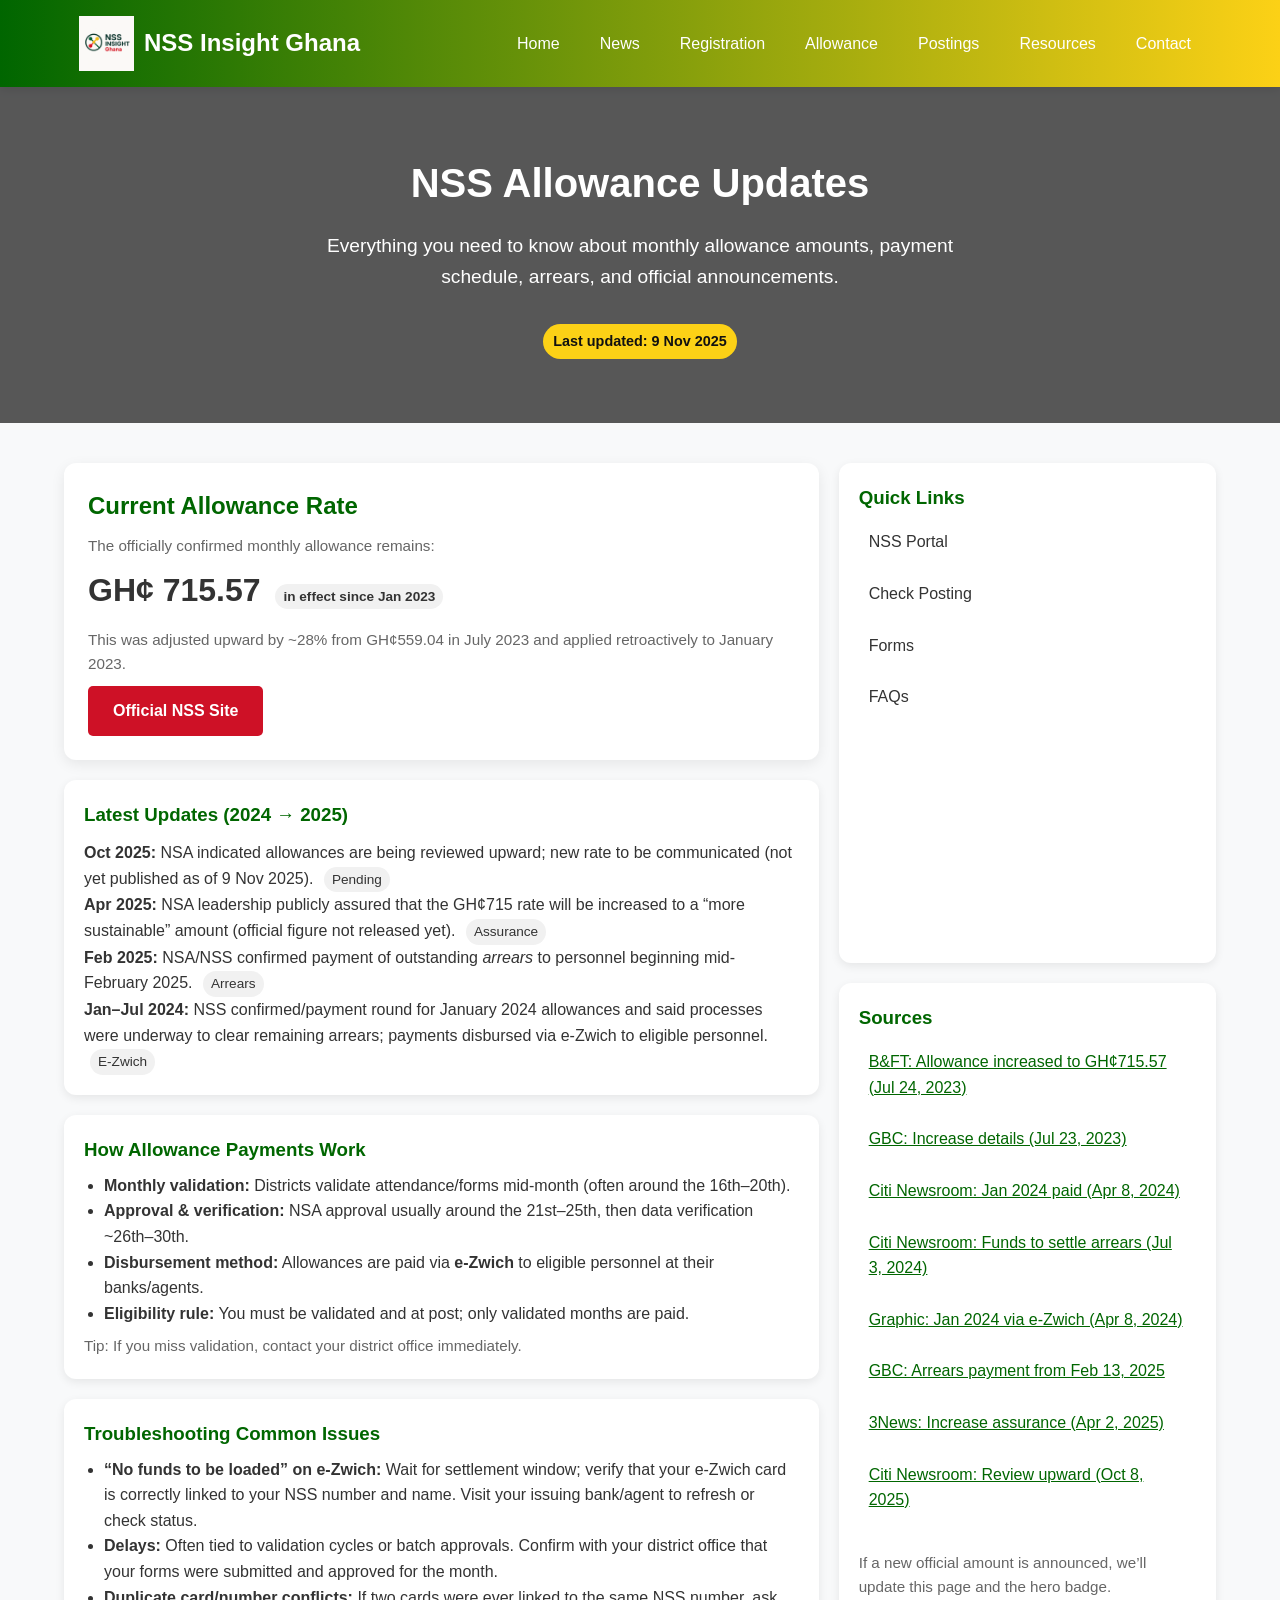
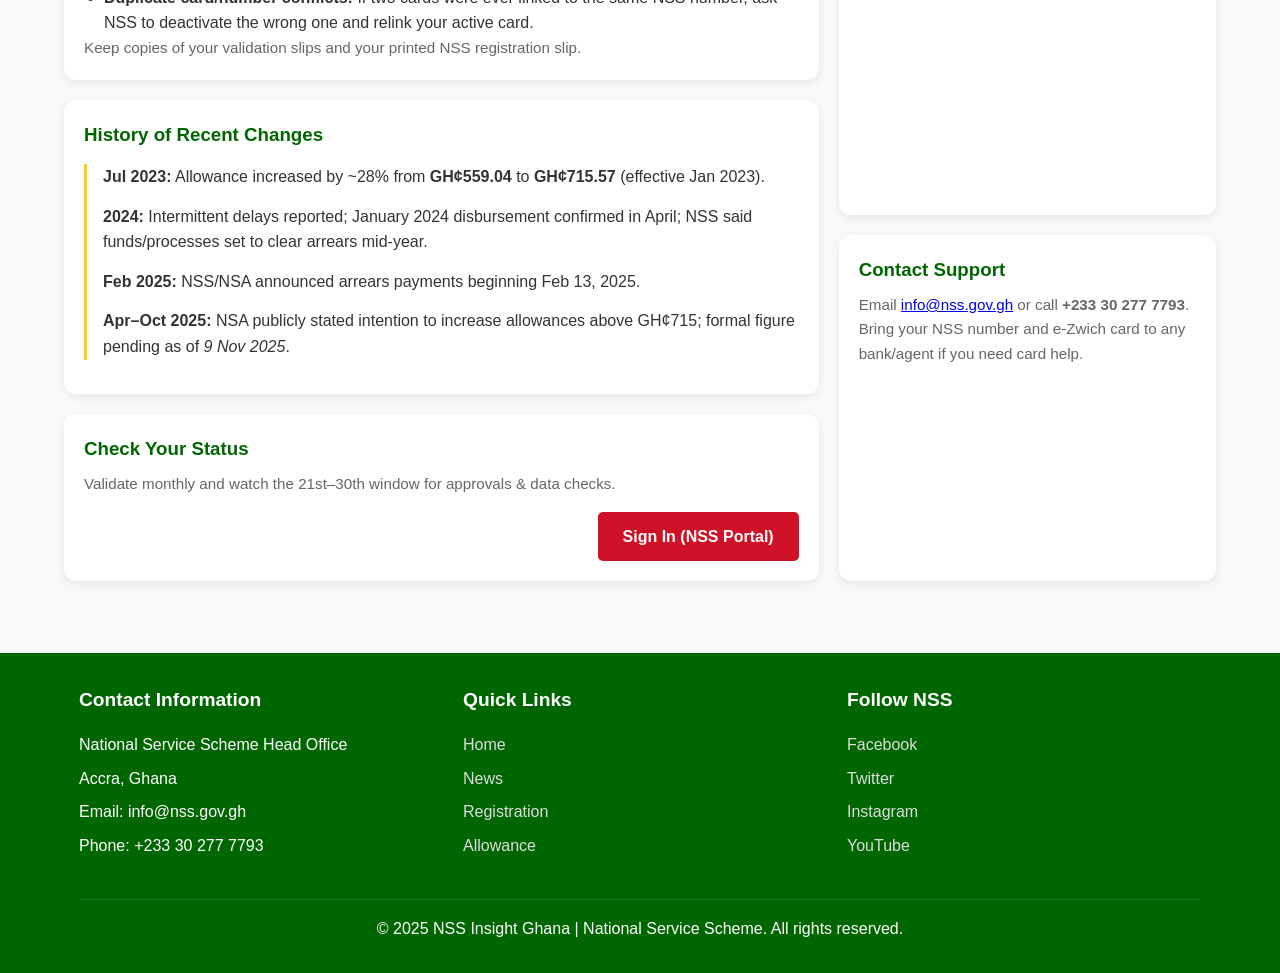
==== allowance.html @ 3e490cc8 "update" ====
<!DOCTYPE html>
<html lang="en">
<head>
  <meta charset="UTF-8" />
  <meta name="viewport" content="width=device-width, initial-scale=1.0"/>
  <title>NSS Allowance Updates | NSS Insight Ghana</title>
  <link rel="stylesheet" href="style.css" />
  <style>
    .page-intro { background:white; border-radius:12px; padding:24px; box-shadow:0 4px 14px rgba(0,0,0,0.08); }
    .grid { display:grid; gap:20px; }
    .two { grid-template-columns: 2fr 1fr; }
    .card { background:white; border-radius:12px; padding:20px; box-shadow:0 3px 10px rgba(0,0,0,0.08); }
    .card h3 { color:var(--primary); margin-bottom:8px; }
    .pill { display:inline-block; padding:6px 10px; border-radius:999px; background:var(--secondary); color:#111; font-weight:600; font-size:.9rem; }
    .muted { color:#666; font-size:.95rem; }
    .list { margin-left:20px; list-style:disc; }
    .timeline { border-left:3px solid var(--secondary); padding-left:16px; }
    .timeline .t { margin:14px 0; }
    .tag { font-size:.85rem; padding:2px 8px; border-radius:999px; background:#f1f1f1; display:inline-block; margin-left:6px; }
    .sources a { color:var(--primary); text-decoration:underline; }
    .kbd { background:#111; color:#fff; padding:2px 8px; border-radius:6px; font-size:.85rem; }
  </style>
</head>
<body>
  <!-- Header -->
  <header>
    <div class="container">
      <div class="header-content">
        <div class="logo">
          <img src="assets/site_logo.png" alt="NSS Insight Ghana Logo" style="height:55px;">
          <h1 style="font-weight:700;">NSS Insight Ghana</h1>
        </div>
        <nav>
          <ul>
            <li><a href="index.html">Home</a></li>
            <li><a href="news.html">News</a></li>
            <li><a href="registration.html">Registration</a></li>
            <li><a href="allowance.html" class="active">Allowance</a></li>
            <li><a href="#">Postings</a></li>
            <li><a href="#">Resources</a></li>
            <li><a href="#">Contact</a></li>
          </ul>
        </nav>
        <div class="mobile-menu">☰</div>
      </div>
    </div>
  </header>

  <!-- Hero -->
  <section class="hero" style="background:linear-gradient(rgba(0,0,0,.65), rgba(0,0,0,.65)), url('https://images.unsplash.com/photo-1605733160314-4f718b1c692f?q=80&w=1400&auto=format&fit=crop') center/cover;">
    <div class="container">
      <h2>NSS Allowance Updates</h2>
      <p>Everything you need to know about monthly allowance amounts, payment schedule, arrears, and official announcements.</p>
      <span class="pill">Last updated: 9 Nov 2025</span>
    </div>
  </section>

  <!-- Content -->
  <div class="container" style="padding:2.5rem 0;">
    <div class="grid two">
      <section class="grid" style="align-content:start;">
        <!-- Current Rate -->
        <div class="page-intro">
          <h2 style="color:var(--primary); margin-bottom:.5rem;">Current Allowance Rate</h2>
          <p class="muted">The officially confirmed monthly allowance remains:</p>
          <h3 style="font-size:2rem; margin:.4rem 0 0.75rem;">GH¢ 715.57 <span class="tag">in effect since Jan 2023</span></h3>
          <p class="muted">This was adjusted upward by ~28% from GH¢559.04 in July 2023 and applied retroactively to January 2023.</p>
          <a class="btn" href="https://nss.gov.gh" target="_blank" style="margin-top:10px;">Official NSS Site</a>
        </div>

        <!-- Latest Official Updates -->
        <div class="card">
          <h3>Latest Updates (2024 → 2025)</h3>

          <div class="t" style="margin-top:10px;">
            <strong>Oct 2025:</strong> NSA indicated allowances are being reviewed upward; new rate to be communicated (not yet published as of 9 Nov 2025). <span class="tag">Pending</span>
          </div>

          <div class="t">
            <strong>Apr 2025:</strong> NSA leadership publicly assured that the GH¢715 rate will be increased to a “more sustainable” amount (official figure not released yet). <span class="tag">Assurance</span>
          </div>

          <div class="t">
            <strong>Feb 2025:</strong> NSA/NSS confirmed payment of outstanding <em>arrears</em> to personnel beginning mid-February 2025. <span class="tag">Arrears</span>
          </div>

          <div class="t">
            <strong>Jan–Jul 2024:</strong> NSS confirmed/payment round for January 2024 allowances and said processes were underway to clear remaining arrears; payments disbursed via e-Zwich to eligible personnel. <span class="tag">E-Zwich</span>
          </div>
        </div>

        <!-- How payment works -->
        <div class="card">
          <h3>How Allowance Payments Work</h3>
          <ul class="list">
            <li><strong>Monthly validation:</strong> Districts validate attendance/forms mid-month (often around the 16th–20th).</li>
            <li><strong>Approval & verification:</strong> NSA approval usually around the 21st–25th, then data verification ~26th–30th.</li>
            <li><strong>Disbursement method:</strong> Allowances are paid via <strong>e-Zwich</strong> to eligible personnel at their banks/agents.</li>
            <li><strong>Eligibility rule:</strong> You must be validated and at post; only validated months are paid.</li>
          </ul>
          <p class="muted" style="margin-top:8px;">Tip: If you miss validation, contact your district office immediately.</p>
        </div>

        <!-- Common issues -->
        <div class="card">
          <h3>Troubleshooting Common Issues</h3>
          <ul class="list">
            <li><strong>“No funds to be loaded” on e-Zwich:</strong> Wait for settlement window; verify that your e-Zwich card is correctly linked to your NSS number and name. Visit your issuing bank/agent to refresh or check status.</li>
            <li><strong>Delays:</strong> Often tied to validation cycles or batch approvals. Confirm with your district office that your forms were submitted and approved for the month.</li>
            <li><strong>Duplicate card/number conflicts:</strong> If two cards were ever linked to the same NSS number, ask NSS to deactivate the wrong one and relink your active card.</li>
          </ul>
          <p class="muted">Keep copies of your validation slips and your printed NSS registration slip.</p>
        </div>

        <!-- History -->
        <div class="card">
          <h3>History of Recent Changes</h3>
          <div class="timeline">
            <div class="t">
              <strong>Jul 2023:</strong> Allowance increased by ~28% from <strong>GH¢559.04</strong> to <strong>GH¢715.57</strong> (effective Jan 2023).
            </div>
            <div class="t">
              <strong>2024:</strong> Intermittent delays reported; January 2024 disbursement confirmed in April; NSS said funds/processes set to clear arrears mid-year.
            </div>
            <div class="t">
              <strong>Feb 2025:</strong> NSS/NSA announced arrears payments beginning Feb 13, 2025.
            </div>
            <div class="t">
              <strong>Apr–Oct 2025:</strong> NSA publicly stated intention to increase allowances above GH¢715; formal figure pending as of <em>9 Nov 2025</em>.
            </div>
          </div>
        </div>

        <!-- CTA -->
        <div class="card" style="display:flex; gap:16px; flex-wrap:wrap; align-items:center;">
          <div>
            <h3>Check Your Status</h3>
            <p class="muted">Validate monthly and watch the 21st–30th window for approvals & data checks.</p>
          </div>
          <div style="margin-left:auto;">
            <a class="btn" href="https://portal.nss.gov.gh/sign-in" target="_blank">Sign In (NSS Portal)</a>
          </div>
        </div>
      </section>

      <!-- Sidebar -->
      <aside class="grid">
        <div class="card">
          <h3>Quick Links</h3>
          <ul class="quick-links">
            <li><a href="https://portal.nss.gov.gh">NSS Portal</a></li>
            <li><a href="https://portal.nss.gov.gh/check-posting">Check Posting</a></li>
            <li><a href="https://nss.gov.gh/forms">Forms</a></li>
            <li><a href="https://nss.gov.gh/faq">FAQs</a></li>
          </ul>
        </div>

        <div class="card sources">
          <h3>Sources</h3>
          <ul class="quick-links">
            <li><a href="https://thebftonline.com/2023/07/24/national-service-monthly-allowance-increased-by-28/" target="_blank">B&FT: Allowance increased to GH¢715.57 (Jul 24, 2023)</a></li>
            <li><a href="https://www.gbcghanaonline.com/general/nss-allowance-increased/2023/5/" target="_blank">GBC: Increase details (Jul 23, 2023)</a></li>
            <li><a href="https://citinewsroom.com/2024/04/nss-confirms-payment-of-january-2024-allowance-to-eligible-personnel/" target="_blank">Citi Newsroom: Jan 2024 paid (Apr 8, 2024)</a></li>
            <li><a href="https://citinewsroom.com/2024/07/we-have-funds-to-settle-outstanding-allowances-nss/" target="_blank">Citi Newsroom: Funds to settle arrears (Jul 3, 2024)</a></li>
            <li><a href="https://www.graphic.com.gh/news/general-news/nss-pays-january-2024-allowance.html" target="_blank">Graphic: Jan 2024 via e-Zwich (Apr 8, 2024)</a></li>
            <li><a href="https://www.gbcghanaonline.com/general-news/service-personnel-to-receive-all-arrears-starting-february-13/2025/" target="_blank">GBC: Arrears payment from Feb 13, 2025</a></li>
            <li><a href="https://3news.com/news/nss-allowance-will-be-increased-from-ghc715-to-a-more-sustainable-amount-soon-nsa-boss-assures" target="_blank">3News: Increase assurance (Apr 2, 2025)</a></li>
            <li><a href="https://citinewsroom.com/2025/10/national-service-allowances-to-be-reviewed-upward-acting-director-general/" target="_blank">Citi Newsroom: Review upward (Oct 8, 2025)</a></li>
          </ul>
          <p class="muted" style="margin-top:8px;">If a new official amount is announced, we’ll update this page and the hero badge.</p>
        </div>

        <div class="card">
          <h3>Contact Support</h3>
          <p class="muted">Email <a href="mailto:info@nss.gov.gh">info@nss.gov.gh</a> or call <strong>+233 30 277 7793</strong>. Bring your NSS number and e-Zwich card to any bank/agent if you need card help.</p>
        </div>
      </aside>
    </div>
  </div>

  <!-- Footer -->
  <footer>
    <div class="container">
      <div class="footer-content">
        <div class="footer-section">
          <h3>Contact Information</h3>
          <ul>
            <li>National Service Scheme Head Office</li>
            <li>Accra, Ghana</li>
            <li>Email: info@nss.gov.gh</li>
            <li>Phone: +233 30 277 7793</li>
          </ul>
        </div>
        <div class="footer-section">
          <h3>Quick Links</h3>
          <ul>
            <li><a href="index.html">Home</a></li>
            <li><a href="news.html">News</a></li>
            <li><a href="registration.html">Registration</a></li>
            <li><a href="allowance.html">Allowance</a></li>
          </ul>
        </div>
        <div class="footer-section">
          <h3>Follow NSS</h3>
          <ul>
            <li><a href="https://www.facebook.com/nssghana" target="_blank">Facebook</a></li>
            <li><a href="https://twitter.com/nssghana" target="_blank">Twitter</a></li>
            <li><a href="https://www.instagram.com/nssghana" target="_blank">Instagram</a></li>
            <li><a href="https://www.youtube.com/@NationalServiceSchemeGhana" target="_blank">YouTube</a></li>
          </ul>
        </div>
      </div>
      <div class="copyright">
        <p>&copy; 2025 NSS Insight Ghana | National Service Scheme. All rights reserved.</p>
      </div>
    </div>
  </footer>

  <script src="script.js"></script>
</body>
</html>
---- style.css ----
:root {
    --primary: #006600;
    --secondary: #FCD116;
    --accent: #CE1126;
    --light: #f5f5f5;
    --dark: #333;
}

* {
    margin: 0;
    padding: 0;
    box-sizing: border-box;
    font-family: 'Segoe UI', Tahoma, Geneva, Verdana, sans-serif;
}

body {
    background-color: #f8f9fa;
    color: var(--dark);
    line-height: 1.6;
}

.container {
    width: 90%;
    max-width: 1200px;
    margin: 0 auto;
    padding: 0 15px;
}

/* Header Styles */
header {
    background: linear-gradient(to right, var(--primary), var(--secondary));
    color: white;
    padding: 1rem 0;
    box-shadow: 0 2px 10px rgba(0,0,0,0.1);
}

.header-content {
    display: flex;
    justify-content: space-between;
    align-items: center;
}

.logo {
    display: flex;
    align-items: center;
    gap: 10px;
}

.logo img {
    height: 50px;
}

.logo h1 {
    font-size: 1.5rem;
}

nav ul {
    display: flex;
    list-style: none;
}

nav ul li {
    margin-left: 20px;
}

nav ul li a {
    color: white;
    text-decoration: none;
    font-weight: 500;
    transition: all 0.3s ease;
    padding: 5px 10px;
    border-radius: 4px;
}

nav ul li a:hover {
    background-color: rgba(255,255,255,0.2);
}

.mobile-menu {
    display: none;
    font-size: 1.5rem;
    cursor: pointer;
}

/* Hero Section */
.hero {
    background: linear-gradient(rgba(0,0,0,0.7), rgba(0,0,0,0.7)), url('https://images.unsplash.com/photo-1526374965328-7f61d4dc18c5?ixlib=rb-1.2.1&auto=format&fit=crop&w=1350&q=80');
    background-size: cover;
    background-position: center;
    color: white;
    padding: 4rem 0;
    text-align: center;
}

.hero h2 {
    font-size: 2.5rem;
    margin-bottom: 1rem;
}

.hero p {
    font-size: 1.2rem;
    max-width: 700px;
    margin: 0 auto 2rem;
}

.btn {
    display: inline-block;
    background-color: var(--accent);
    color: white;
    padding: 12px 25px;
    border-radius: 5px;
    text-decoration: none;
    font-weight: bold;
    transition: all 0.3s ease;
}

.btn:hover {
    background-color: #a00d1e;
    transform: translateY(-3px);
}

/* Main Content */
.main-content {
    display: grid;
    grid-template-columns: 2fr 1fr;
    gap: 30px;
    padding: 3rem 0;
}

/* News Section */
.news-section h2 {
    color: var(--primary);
    margin-bottom: 1.5rem;
    padding-bottom: 10px;
    border-bottom: 2px solid var(--secondary);
}

.news-item {
    background: white;
    border-radius: 8px;
    padding: 20px;
    margin-bottom: 20px;
    box-shadow: 0 3px 10px rgba(0,0,0,0.1);
}

.news-item h3 {
    color: var(--primary);
    margin-bottom: 10px;
}

.news-date {
    color: #666;
    font-size: 0.9rem;
    margin-bottom: 10px;
}

/* Sidebar */
.sidebar {
    background: white;
    border-radius: 8px;
    padding: 20px;
    box-shadow: 0 3px 10px rgba(0,0,0,0.1);
}

.sidebar h3 {
    color: var(--primary);
    margin-bottom: 15px;
    padding-bottom: 10px;
    border-bottom: 1px solid #eee;
}

.quick-links {
    list-style: none;
    margin-bottom: 30px;
}

.quick-links li {
    margin-bottom: 10px;
}

.quick-links a {
    color: var(--dark);
    text-decoration: none;
    display: block;
    padding: 8px 10px;
    border-radius: 4px;
    transition: all 0.3s ease;
}

.quick-links a:hover {
    background-color: #f0f0f0;
    color: var(--primary);
}

/* Ad Placeholders */
.ad-container {
    background: #f0f0f0;
    border: 1px dashed #ccc;
    border-radius: 5px;
    padding: 20px;
    text-align: center;
    margin-bottom: 20px;
}

.ad-container p {
    color: #666;
    font-size: 0.9rem;
}

/* Footer */
footer {
    background-color: var(--primary);
    color: white;
    padding: 2rem 0;
    margin-top: 2rem;
}

.footer-content {
    display: grid;
    grid-template-columns: repeat(3, 1fr);
    gap: 30px;
}

.footer-section h3 {
    margin-bottom: 1rem;
    font-size: 1.2rem;
}

.footer-section ul {
    list-style: none;
}

.footer-section ul li {
    margin-bottom: 8px;
}

.footer-section a {
    color: #ddd;
    text-decoration: none;
    transition: all 0.3s ease;
}

.footer-section a:hover {
    color: white;
}

.copyright {
    text-align: center;
    margin-top: 2rem;
    padding-top: 1rem;
    border-top: 1px solid rgba(255,255,255,0.1);
}

/* Responsive Design */
@media (max-width: 768px) {
    .header-content {
        flex-direction: column;
        text-align: center;
    }

    nav ul {
        margin-top: 1rem;
        flex-wrap: wrap;
        justify-content: center;
    }

    nav ul li {
        margin: 5px;
    }

    .main-content {
        grid-template-columns: 1fr;
    }

    .footer-content {
        grid-template-columns: 1fr;
        text-align: center;
    }

    .hero h2 {
        font-size: 2rem;
    }
}
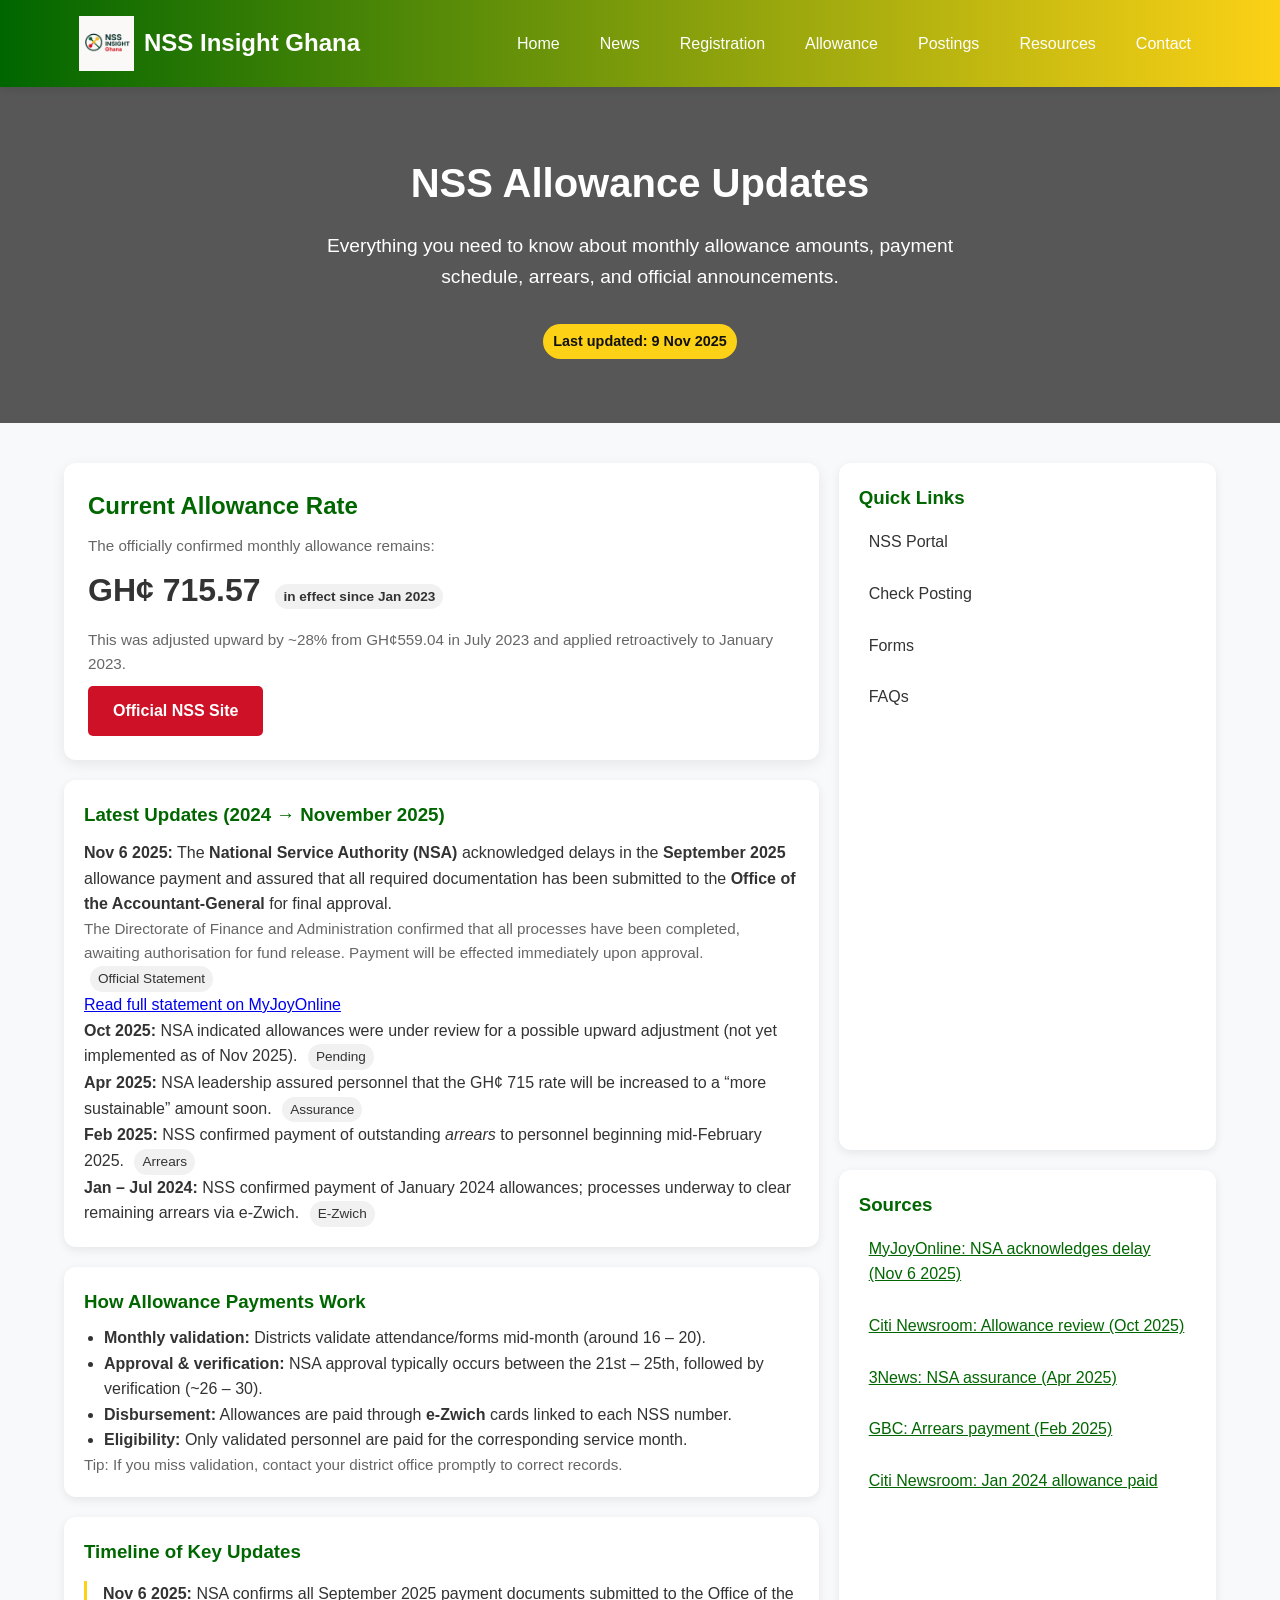
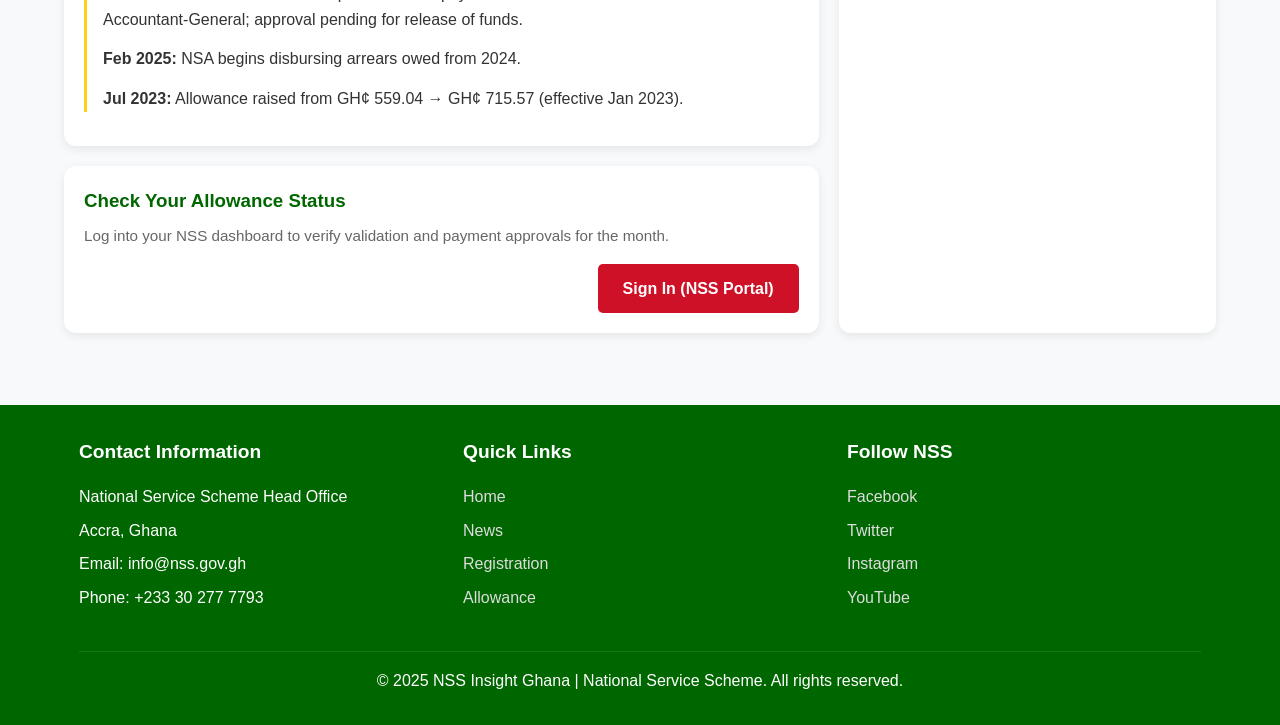
==== commit ad52dedc: "new" ====
--- a/allowance.html
+++ b/allowance.html
@@ -18,7 +18,6 @@
     .timeline .t { margin:14px 0; }
     .tag { font-size:.85rem; padding:2px 8px; border-radius:999px; background:#f1f1f1; display:inline-block; margin-left:6px; }
     .sources a { color:var(--primary); text-decoration:underline; }
-    .kbd { background:#111; color:#fff; padding:2px 8px; border-radius:6px; font-size:.85rem; }
   </style>
 </head>
 <body>
@@ -70,22 +69,30 @@
 
         <!-- Latest Official Updates -->
         <div class="card">
-          <h3>Latest Updates (2024 → 2025)</h3>
+          <h3>Latest Updates (2024 → November 2025)</h3>
 
           <div class="t" style="margin-top:10px;">
-            <strong>Oct 2025:</strong> NSA indicated allowances are being reviewed upward; new rate to be communicated (not yet published as of 9 Nov 2025). <span class="tag">Pending</span>
+            <strong>Nov 6 2025:</strong> The <strong>National Service Authority (NSA)</strong> acknowledged delays in the <strong>September 2025</strong> allowance payment and assured that all required documentation has been submitted to the <strong>Office of the Accountant-General</strong> for final approval.  
+            <p class="muted">The Directorate of Finance and Administration confirmed that all processes have been completed, awaiting authorisation for fund release. Payment will be effected immediately upon approval.</p>
+            <span class="tag">Official Statement</span>
+            <br>
+            <a href="https://www.myjoyonline.com/nsa-acknowledges-allowance-delay-says-funds-await-accountant-generals-approval" target="_blank">Read full statement on MyJoyOnline</a>
           </div>
 
           <div class="t">
-            <strong>Apr 2025:</strong> NSA leadership publicly assured that the GH¢715 rate will be increased to a “more sustainable” amount (official figure not released yet). <span class="tag">Assurance</span>
+            <strong>Oct 2025:</strong> NSA indicated allowances were under review for a possible upward adjustment (not yet implemented as of Nov 2025). <span class="tag">Pending</span>
           </div>
 
           <div class="t">
-            <strong>Feb 2025:</strong> NSA/NSS confirmed payment of outstanding <em>arrears</em> to personnel beginning mid-February 2025. <span class="tag">Arrears</span>
+            <strong>Apr 2025:</strong> NSA leadership assured personnel that the GH¢ 715 rate will be increased to a “more sustainable” amount soon. <span class="tag">Assurance</span>
           </div>
 
           <div class="t">
-            <strong>Jan–Jul 2024:</strong> NSS confirmed/payment round for January 2024 allowances and said processes were underway to clear remaining arrears; payments disbursed via e-Zwich to eligible personnel. <span class="tag">E-Zwich</span>
+            <strong>Feb 2025:</strong> NSS confirmed payment of outstanding <em>arrears</em> to personnel beginning mid-February 2025. <span class="tag">Arrears</span>
+          </div>
+
+          <div class="t">
+            <strong>Jan – Jul 2024:</strong> NSS confirmed payment of January 2024 allowances; processes underway to clear remaining arrears via e-Zwich. <span class="tag">E-Zwich</span>
           </div>
         </div>
 
@@ -93,49 +100,29 @@
         <div class="card">
           <h3>How Allowance Payments Work</h3>
           <ul class="list">
-            <li><strong>Monthly validation:</strong> Districts validate attendance/forms mid-month (often around the 16th–20th).</li>
-            <li><strong>Approval & verification:</strong> NSA approval usually around the 21st–25th, then data verification ~26th–30th.</li>
-            <li><strong>Disbursement method:</strong> Allowances are paid via <strong>e-Zwich</strong> to eligible personnel at their banks/agents.</li>
-            <li><strong>Eligibility rule:</strong> You must be validated and at post; only validated months are paid.</li>
+            <li><strong>Monthly validation:</strong> Districts validate attendance/forms mid-month (around 16 – 20).</li>
+            <li><strong>Approval & verification:</strong> NSA approval typically occurs between the 21st – 25th, followed by verification (~26 – 30).</li>
+            <li><strong>Disbursement:</strong> Allowances are paid through <strong>e-Zwich</strong> cards linked to each NSS number.</li>
+            <li><strong>Eligibility:</strong> Only validated personnel are paid for the corresponding service month.</li>
           </ul>
-          <p class="muted" style="margin-top:8px;">Tip: If you miss validation, contact your district office immediately.</p>
-        </div>
-
-        <!-- Common issues -->
-        <div class="card">
-          <h3>Troubleshooting Common Issues</h3>
-          <ul class="list">
-            <li><strong>“No funds to be loaded” on e-Zwich:</strong> Wait for settlement window; verify that your e-Zwich card is correctly linked to your NSS number and name. Visit your issuing bank/agent to refresh or check status.</li>
-            <li><strong>Delays:</strong> Often tied to validation cycles or batch approvals. Confirm with your district office that your forms were submitted and approved for the month.</li>
-            <li><strong>Duplicate card/number conflicts:</strong> If two cards were ever linked to the same NSS number, ask NSS to deactivate the wrong one and relink your active card.</li>
-          </ul>
-          <p class="muted">Keep copies of your validation slips and your printed NSS registration slip.</p>
+          <p class="muted">Tip: If you miss validation, contact your district office promptly to correct records.</p>
         </div>
 
         <!-- History -->
         <div class="card">
-          <h3>History of Recent Changes</h3>
+          <h3>Timeline of Key Updates</h3>
           <div class="timeline">
-            <div class="t">
-              <strong>Jul 2023:</strong> Allowance increased by ~28% from <strong>GH¢559.04</strong> to <strong>GH¢715.57</strong> (effective Jan 2023).
-            </div>
-            <div class="t">
-              <strong>2024:</strong> Intermittent delays reported; January 2024 disbursement confirmed in April; NSS said funds/processes set to clear arrears mid-year.
-            </div>
-            <div class="t">
-              <strong>Feb 2025:</strong> NSS/NSA announced arrears payments beginning Feb 13, 2025.
-            </div>
-            <div class="t">
-              <strong>Apr–Oct 2025:</strong> NSA publicly stated intention to increase allowances above GH¢715; formal figure pending as of <em>9 Nov 2025</em>.
-            </div>
+            <div class="t"><strong>Nov 6 2025:</strong> NSA confirms all September 2025 payment documents submitted to the Office of the Accountant-General; approval pending for release of funds.</div>
+            <div class="t"><strong>Feb 2025:</strong> NSA begins disbursing arrears owed from 2024.</div>
+            <div class="t"><strong>Jul 2023:</strong> Allowance raised from GH¢ 559.04 → GH¢ 715.57 (effective Jan 2023).</div>
           </div>
         </div>
 
         <!-- CTA -->
         <div class="card" style="display:flex; gap:16px; flex-wrap:wrap; align-items:center;">
           <div>
-            <h3>Check Your Status</h3>
-            <p class="muted">Validate monthly and watch the 21st–30th window for approvals & data checks.</p>
+            <h3>Check Your Allowance Status</h3>
+            <p class="muted">Log into your NSS dashboard to verify validation and payment approvals for the month.</p>
           </div>
           <div style="margin-left:auto;">
             <a class="btn" href="https://portal.nss.gov.gh/sign-in" target="_blank">Sign In (NSS Portal)</a>
@@ -158,21 +145,12 @@
         <div class="card sources">
           <h3>Sources</h3>
           <ul class="quick-links">
-            <li><a href="https://thebftonline.com/2023/07/24/national-service-monthly-allowance-increased-by-28/" target="_blank">B&FT: Allowance increased to GH¢715.57 (Jul 24, 2023)</a></li>
-            <li><a href="https://www.gbcghanaonline.com/general/nss-allowance-increased/2023/5/" target="_blank">GBC: Increase details (Jul 23, 2023)</a></li>
-            <li><a href="https://citinewsroom.com/2024/04/nss-confirms-payment-of-january-2024-allowance-to-eligible-personnel/" target="_blank">Citi Newsroom: Jan 2024 paid (Apr 8, 2024)</a></li>
-            <li><a href="https://citinewsroom.com/2024/07/we-have-funds-to-settle-outstanding-allowances-nss/" target="_blank">Citi Newsroom: Funds to settle arrears (Jul 3, 2024)</a></li>
-            <li><a href="https://www.graphic.com.gh/news/general-news/nss-pays-january-2024-allowance.html" target="_blank">Graphic: Jan 2024 via e-Zwich (Apr 8, 2024)</a></li>
-            <li><a href="https://www.gbcghanaonline.com/general-news/service-personnel-to-receive-all-arrears-starting-february-13/2025/" target="_blank">GBC: Arrears payment from Feb 13, 2025</a></li>
-            <li><a href="https://3news.com/news/nss-allowance-will-be-increased-from-ghc715-to-a-more-sustainable-amount-soon-nsa-boss-assures" target="_blank">3News: Increase assurance (Apr 2, 2025)</a></li>
-            <li><a href="https://citinewsroom.com/2025/10/national-service-allowances-to-be-reviewed-upward-acting-director-general/" target="_blank">Citi Newsroom: Review upward (Oct 8, 2025)</a></li>
+            <li><a href="https://www.myjoyonline.com/nsa-acknowledges-allowance-delay-says-funds-await-accountant-generals-approval" target="_blank">MyJoyOnline: NSA acknowledges delay (Nov 6 2025)</a></li>
+            <li><a href="https://citinewsroom.com/2025/10/national-service-allowances-to-be-reviewed-upward-acting-director-general/" target="_blank">Citi Newsroom: Allowance review (Oct 2025)</a></li>
+            <li><a href="https://3news.com/news/nss-allowance-will-be-increased-from-ghc715-to-a-more-sustainable-amount-soon-nsa-boss-assures" target="_blank">3News: NSA assurance (Apr 2025)</a></li>
+            <li><a href="https://www.gbcghanaonline.com/general-news/service-personnel-to-receive-all-arrears-starting-february-13/2025/" target="_blank">GBC: Arrears payment (Feb 2025)</a></li>
+            <li><a href="https://citinewsroom.com/2024/04/nss-confirms-payment-of-january-2024-allowance-to-eligible-personnel/" target="_blank">Citi Newsroom: Jan 2024 allowance paid</a></li>
           </ul>
-          <p class="muted" style="margin-top:8px;">If a new official amount is announced, we’ll update this page and the hero badge.</p>
-        </div>
-
-        <div class="card">
-          <h3>Contact Support</h3>
-          <p class="muted">Email <a href="mailto:info@nss.gov.gh">info@nss.gov.gh</a> or call <strong>+233 30 277 7793</strong>. Bring your NSS number and e-Zwich card to any bank/agent if you need card help.</p>
         </div>
       </aside>
     </div>
